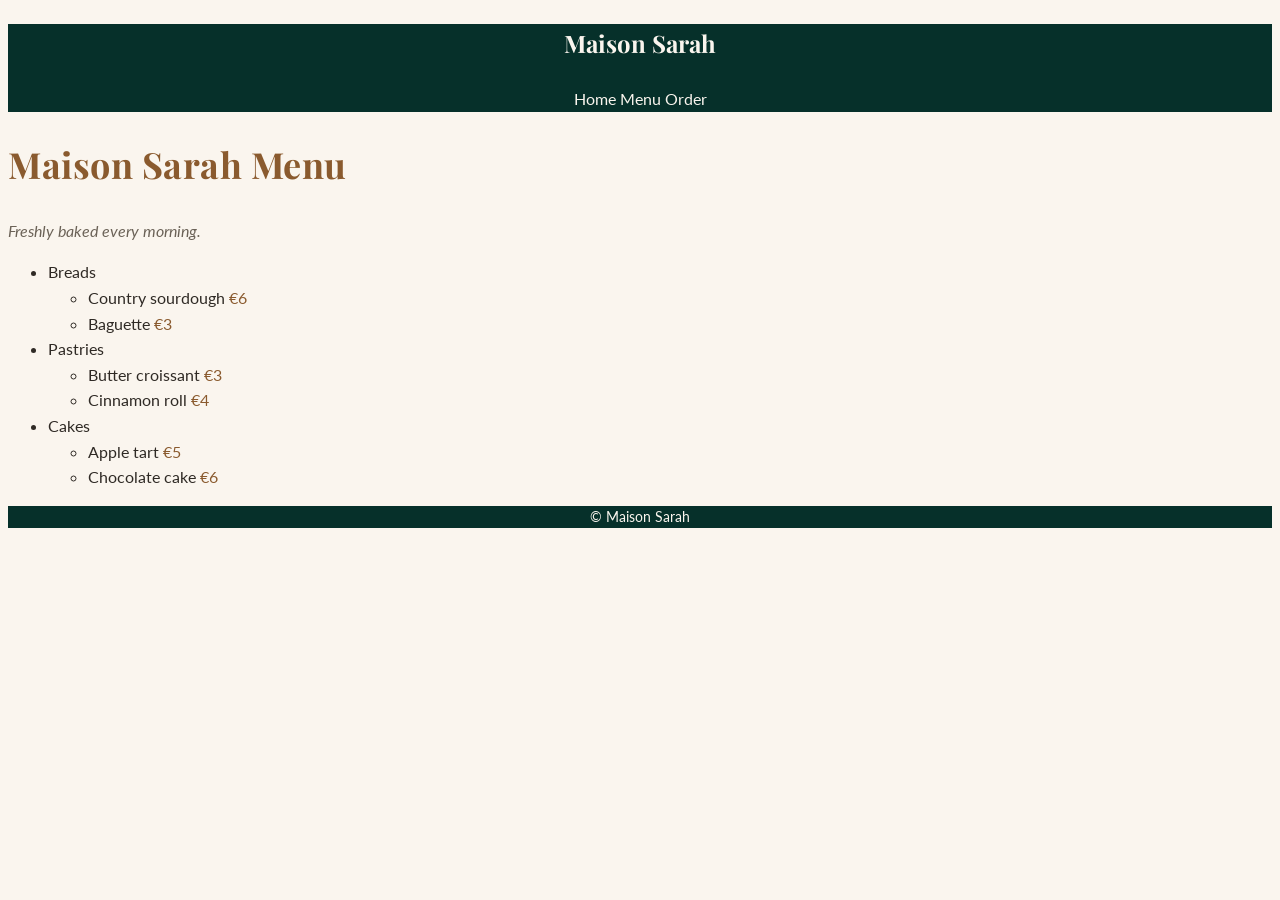
==== menu.html @ f799fc6a "Add type system with Playfair Display and Lato on a rem scale" ====
<!doctype html>
<html lang="en">
  <head>
    <meta charset="UTF-8" />
    <meta name="viewport" content="width=device-width, initial-scale=1.0" />
    <link rel="preconnect" href="https://fonts.googleapis.com" />
    <link rel="preconnect" href="https://fonts.gstatic.com" crossorigin />
    <link
      href="https://fonts.googleapis.com/css2?family=Lato:wght@400;700&family=Playfair+Display:wght@600;700&display=swap"
      rel="stylesheet"
    />
    <link rel="stylesheet" href="styles.css" />
    <title>Menu | Maison Sarah</title>
  </head>
  <body>
    <header>
      <p class="brand">Maison Sarah</p>
      <nav>
        <a href="index.html">Home</a>
        <a href="menu.html">Menu</a>
        <a href="order.html">Order</a>
      </nav>
    </header>
    <main>
      <h1>Maison Sarah Menu</h1>
      <p class="tagline">Freshly baked every morning.</p>
      <ul>
        <li>
          Breads
          <ul>
            <li>Country sourdough <span class="price">€6</span></li>
            <li>Baguette <span class="price">€3</span></li>
          </ul>
        </li>
        <li>
          Pastries
          <ul>
            <li>Butter croissant <span class="price">€3</span></li>
            <li>Cinnamon roll <span class="price">€4</span></li>
          </ul>
        </li>
        <li>
          Cakes
          <ul>
            <li>Apple tart <span class="price">€5</span></li>
            <li>Chocolate cake <span class="price">€6</span></li>
          </ul>
        </li>
      </ul>
    </main>
    <footer>
      <p>&copy; Maison Sarah</p>
    </footer>
  </body>
</html>
---- styles.css ----
html {
  font-size: 62.5%;
}

body {
  font-family: "Lato", sans-serif;
  font-size: 1.6rem;
  line-height: 1.6;
  background-color: #faf5ee;
  color: #2f2a25;
}

header,
footer {
  background-color: #06302a;
  color: #faf5ee;
  text-align: center;
}

h1,
h2 {
  color: #8a5a2e;
  font-family: "Playfair Display", serif;
}

h1 {
  font-size: 3.6rem;
  letter-spacing: 0.05rem;
}

h2 {
  font-size: 2.4rem;
}

.brand {
  color: #faf5ee;
  font-family: "Playfair Display", serif;
  font-size: 2.4rem;
  font-weight: 700;
}

.tagline {
  color: #6b6257;
  font-style: italic;
}

.price {
  color: #8a5a2e;
}

nav a {
  color: #faf5ee;
  text-decoration: none;
}

footer p {
  font-size: 1.4rem;
}
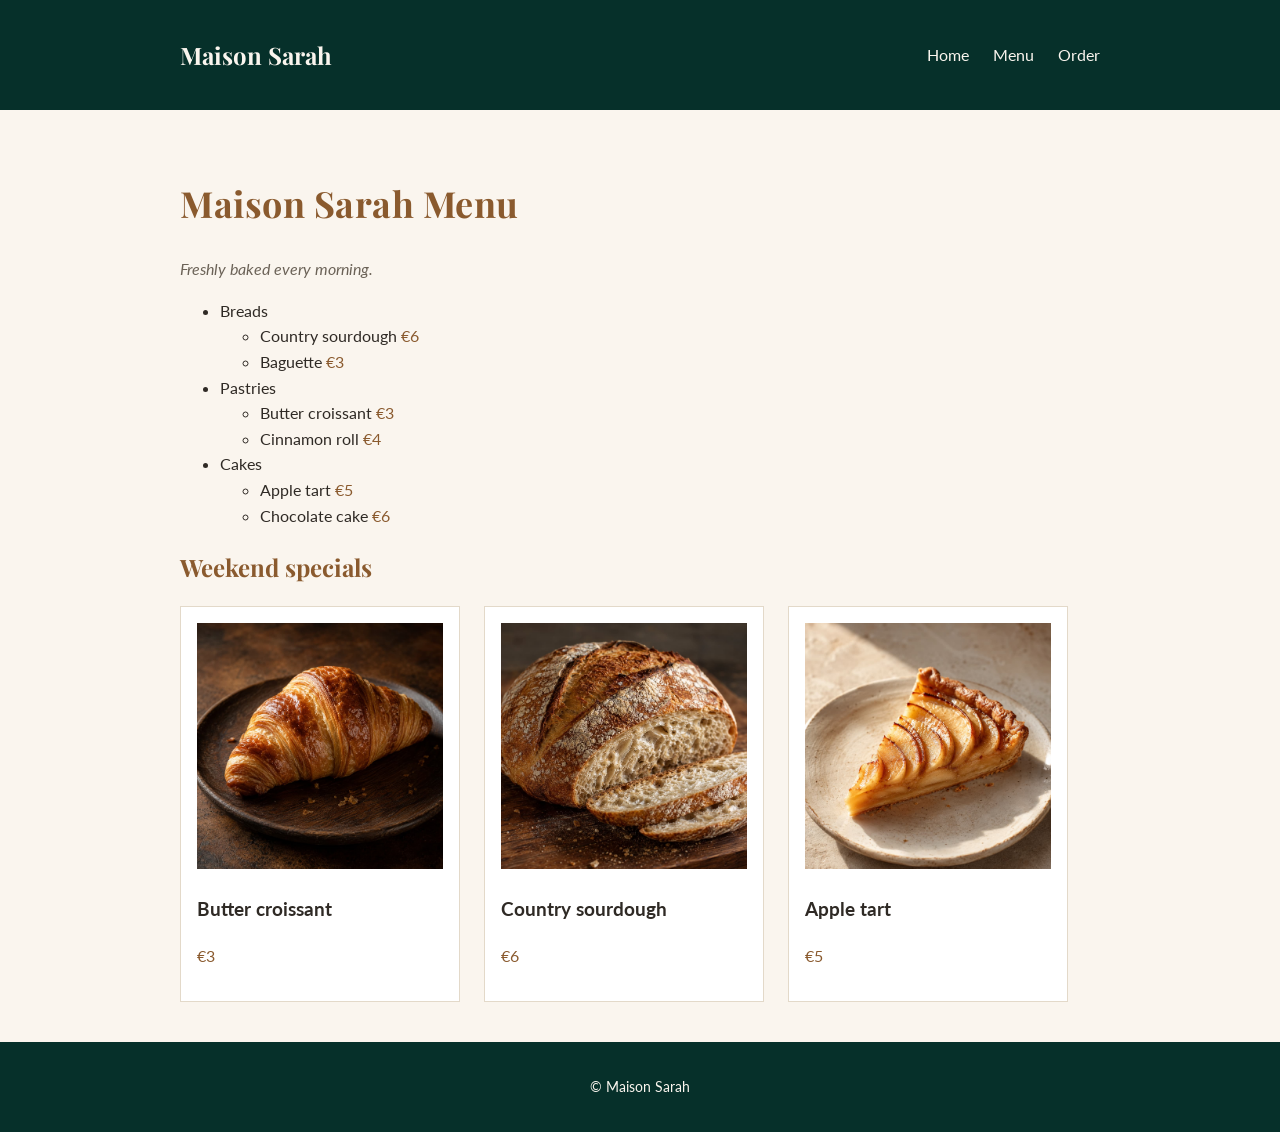
==== commit 3f8120dc: "Add container, flexbox nav, and weekend specials card row" ====
--- a/menu.html
+++ b/menu.html
@@ -14,39 +14,74 @@
   </head>
   <body>
     <header>
-      <p class="brand">Maison Sarah</p>
-      <nav>
-        <a href="index.html">Home</a>
-        <a href="menu.html">Menu</a>
-        <a href="order.html">Order</a>
-      </nav>
+      <div class="container header-bar">
+        <p class="brand">Maison Sarah</p>
+        <nav>
+          <a href="index.html">Home</a>
+          <a href="menu.html">Menu</a>
+          <a href="order.html">Order</a>
+        </nav>
+      </div>
     </header>
     <main>
-      <h1>Maison Sarah Menu</h1>
-      <p class="tagline">Freshly baked every morning.</p>
-      <ul>
-        <li>
-          Breads
-          <ul>
-            <li>Country sourdough <span class="price">€6</span></li>
-            <li>Baguette <span class="price">€3</span></li>
-          </ul>
-        </li>
-        <li>
-          Pastries
-          <ul>
-            <li>Butter croissant <span class="price">€3</span></li>
-            <li>Cinnamon roll <span class="price">€4</span></li>
-          </ul>
-        </li>
-        <li>
-          Cakes
-          <ul>
-            <li>Apple tart <span class="price">€5</span></li>
-            <li>Chocolate cake <span class="price">€6</span></li>
-          </ul>
-        </li>
-      </ul>
+      <div class="container">
+        <h1>Maison Sarah Menu</h1>
+        <p class="tagline">Freshly baked every morning.</p>
+        <ul>
+          <li>
+            Breads
+            <ul>
+              <li>Country sourdough <span class="price">€6</span></li>
+              <li>Baguette <span class="price">€3</span></li>
+            </ul>
+          </li>
+          <li>
+            Pastries
+            <ul>
+              <li>Butter croissant <span class="price">€3</span></li>
+              <li>Cinnamon roll <span class="price">€4</span></li>
+            </ul>
+          </li>
+          <li>
+            Cakes
+            <ul>
+              <li>Apple tart <span class="price">€5</span></li>
+              <li>Chocolate cake <span class="price">€6</span></li>
+            </ul>
+          </li>
+        </ul>
+        <section>
+          <h2>Weekend specials</h2>
+          <div class="card-row">
+            <article class="card">
+              <img
+                src="images/croissant.jpg"
+                alt="A golden butter croissant from Maison Sarah on a wooden plate."
+              />
+              <h3>Butter croissant</h3>
+              <p class="price">€3</p>
+            </article>
+
+            <article class="card">
+              <img
+                src="images/sourdough.jpg"
+                alt="A sliced country sourdough loaf from Maison Sarah on a wooden board."
+              />
+              <h3>Country sourdough</h3>
+              <p class="price">€6</p>
+            </article>
+
+            <article class="card">
+              <img
+                src="images/apple-tart.jpg"
+                alt="A slice of apple tart from Maison Sarah with a golden pastry crust."
+              />
+              <h3>Apple tart</h3>
+              <p class="price">€5</p>
+            </article>
+          </div>
+        </section>
+      </div>
     </main>
     <footer>
       <p>&copy; Maison Sarah</p>
--- a/styles.css
+++ b/styles.css
@@ -1,3 +1,7 @@
+* {
+  box-sizing: border-box;
+}
+
 html {
   font-size: 62.5%;
 }
@@ -8,6 +12,7 @@
   line-height: 1.6;
   background-color: #faf5ee;
   color: #2f2a25;
+  margin: 0;
 }
 
 header,
@@ -56,3 +61,50 @@
 footer p {
   font-size: 1.4rem;
 }
+
+.container {
+  max-width: 96rem;
+  margin: 0 auto;
+  padding: 0 2rem;
+}
+
+.header-bar {
+  display: flex;
+  justify-content: space-between;
+  align-items: center;
+  padding: 1.2rem 2rem;
+}
+
+nav {
+  display: flex;
+  gap: 2.4rem;
+}
+
+main {
+  padding: 4rem 0;
+}
+
+footer {
+  padding: 2rem 0;
+}
+
+main img {
+  max-width: 100%;
+}
+
+.card-row {
+  display: flex;
+  flex-wrap: wrap;
+  gap: 2.4rem;
+}
+
+.card {
+  background-color: #ffffff;
+  border: 1px solid #e3d9c9;
+  padding: 1.6rem;
+  max-width: 28rem;
+}
+
+.card img {
+  width: 100%;
+}
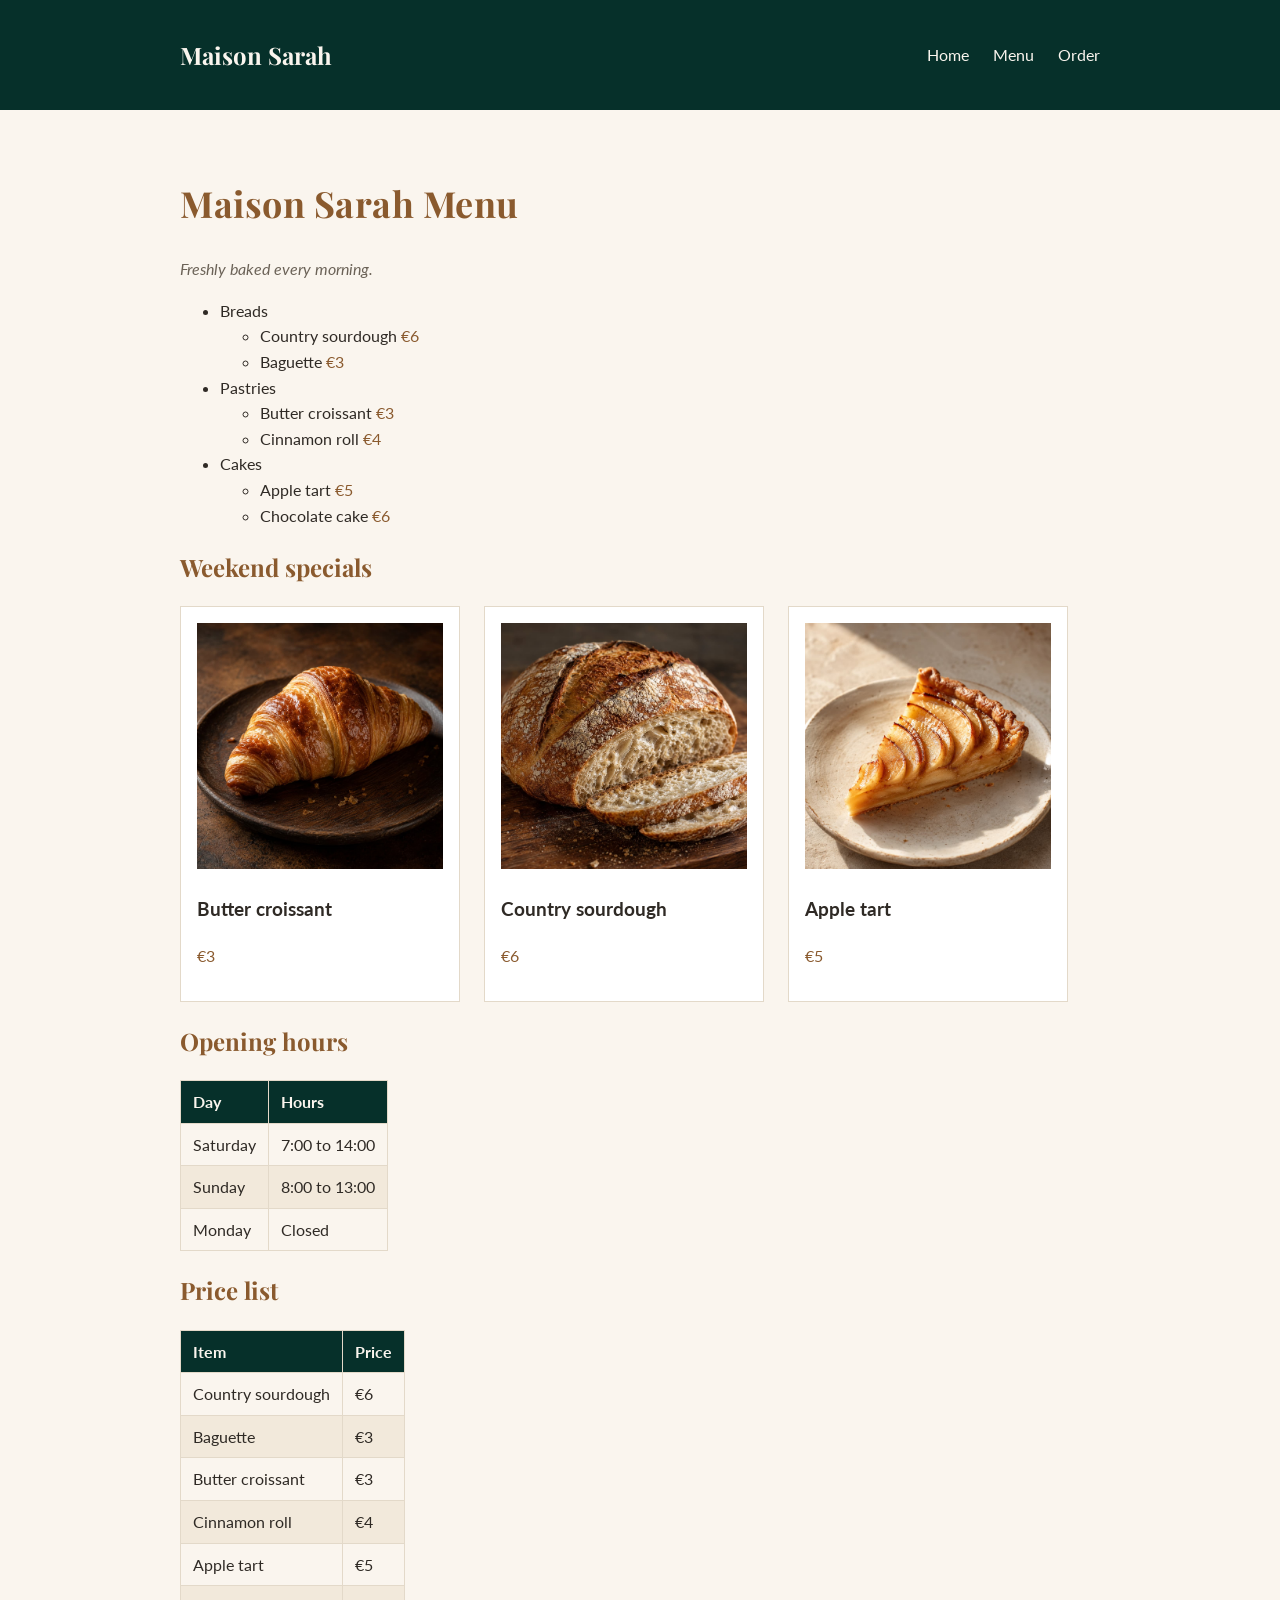
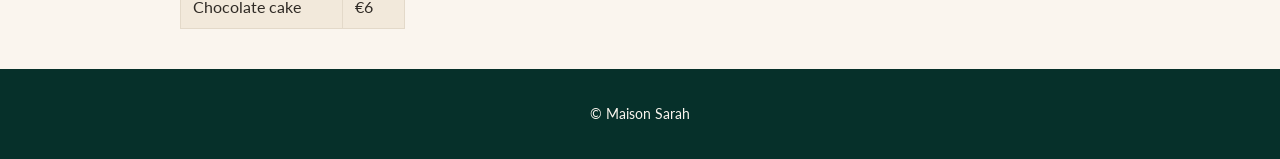
==== commit f198376d: "Add hours and price tables and the weekend pre-order form" ====
--- a/menu.html
+++ b/menu.html
@@ -81,6 +81,68 @@
             </article>
           </div>
         </section>
+        <section>
+          <h2>Opening hours</h2>
+          <table>
+            <thead>
+              <tr>
+                <th>Day</th>
+                <th>Hours</th>
+              </tr>
+            </thead>
+            <tbody>
+              <tr>
+                <td>Saturday</td>
+                <td>7:00 to 14:00</td>
+              </tr>
+              <tr>
+                <td>Sunday</td>
+                <td>8:00 to 13:00</td>
+              </tr>
+              <tr>
+                <td>Monday</td>
+                <td>Closed</td>
+              </tr>
+            </tbody>
+          </table>
+        </section>
+        <section>
+          <h2>Price list</h2>
+          <table>
+            <thead>
+              <tr>
+                <th>Item</th>
+                <th>Price</th>
+              </tr>
+            </thead>
+            <tbody>
+              <tr>
+                <td>Country sourdough</td>
+                <td>€6</td>
+              </tr>
+              <tr>
+                <td>Baguette</td>
+                <td>€3</td>
+              </tr>
+              <tr>
+                <td>Butter croissant</td>
+                <td>€3</td>
+              </tr>
+              <tr>
+                <td>Cinnamon roll</td>
+                <td>€4</td>
+              </tr>
+              <tr>
+                <td>Apple tart</td>
+                <td>€5</td>
+              </tr>
+              <tr>
+                <td>Chocolate cake</td>
+                <td>€6</td>
+              </tr>
+            </tbody>
+          </table>
+        </section>
       </div>
     </main>
     <footer>
--- a/styles.css
+++ b/styles.css
@@ -108,3 +108,67 @@
 .card img {
   width: 100%;
 }
+
+table {
+  border-collapse: collapse;
+}
+
+th,
+td {
+  border: 1px solid #e3d9c9;
+  padding: 0.8rem 1.2rem;
+  text-align: left;
+}
+
+th {
+  background-color: #06302a;
+  color: #faf5ee;
+}
+
+tbody tr:nth-child(even) {
+  background-color: #f2e9db;
+}
+
+.field {
+  font-family: "Lato", sans-serif;
+  font-size: 1.6rem;
+  padding: 0.8rem;
+  border: 1px solid #c9bda9;
+  width: 100%;
+  max-width: 40rem;
+}
+
+.field:focus {
+  outline: 3px solid #e9b872;
+}
+
+.field:required {
+  border-left: 3px solid #8a5a2e;
+}
+
+input {
+  accent-color: #8a5a2e;
+}
+
+label {
+  display: block;
+  font-weight: 700;
+  margin-bottom: 0.4rem;
+}
+
+.choice label {
+  display: inline;
+  font-weight: 400;
+}
+
+button[type="submit"] {
+  display: block;
+  margin-top: 1.6rem;
+  font-family: "Lato", sans-serif;
+  font-size: 1.6rem;
+  font-weight: 700;
+  background-color: #06302a;
+  color: #faf5ee;
+  border: 1px solid #06302a;
+  padding: 0.8rem 1.6rem;
+}
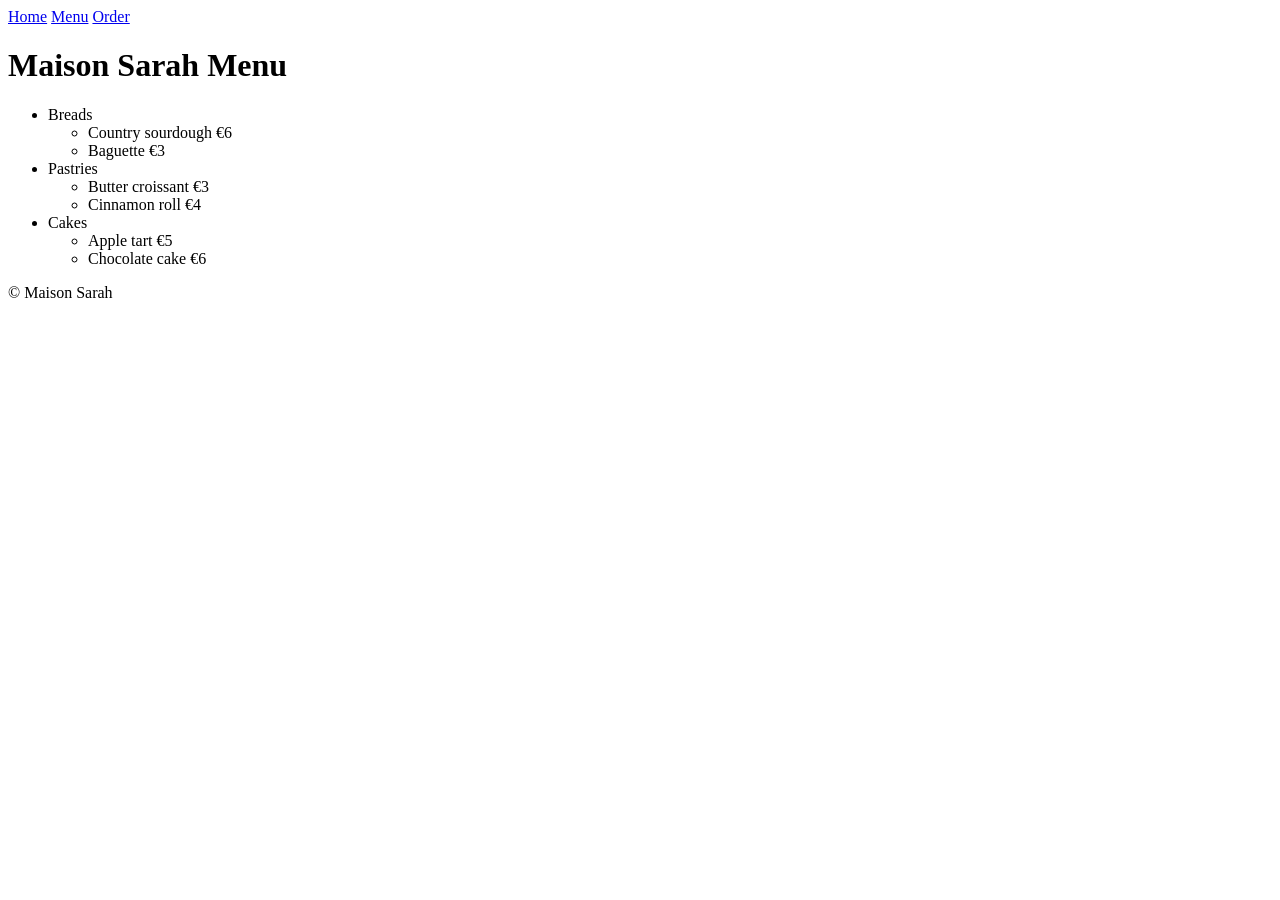
==== commit 292802da: "Merge pull request #2 from kvmmn/exercise-03-page-structure Add three-page structure with shared nav" ====
--- a/menu.html
+++ b/menu.html
@@ -3,147 +3,41 @@
   <head>
     <meta charset="UTF-8" />
     <meta name="viewport" content="width=device-width, initial-scale=1.0" />
-    <link rel="preconnect" href="https://fonts.googleapis.com" />
-    <link rel="preconnect" href="https://fonts.gstatic.com" crossorigin />
-    <link
-      href="https://fonts.googleapis.com/css2?family=Lato:wght@400;700&family=Playfair+Display:wght@600;700&display=swap"
-      rel="stylesheet"
-    />
-    <link rel="stylesheet" href="styles.css" />
     <title>Menu | Maison Sarah</title>
   </head>
   <body>
     <header>
-      <div class="container header-bar">
-        <p class="brand">Maison Sarah</p>
-        <nav>
-          <a href="index.html">Home</a>
-          <a href="menu.html">Menu</a>
-          <a href="order.html">Order</a>
-        </nav>
-      </div>
+      <nav>
+        <a href="index.html">Home</a>
+        <a href="menu.html">Menu</a>
+        <a href="order.html">Order</a>
+      </nav>
     </header>
     <main>
-      <div class="container">
-        <h1>Maison Sarah Menu</h1>
-        <p class="tagline">Freshly baked every morning.</p>
-        <ul>
-          <li>
-            Breads
-            <ul>
-              <li>Country sourdough <span class="price">€6</span></li>
-              <li>Baguette <span class="price">€3</span></li>
-            </ul>
-          </li>
-          <li>
-            Pastries
-            <ul>
-              <li>Butter croissant <span class="price">€3</span></li>
-              <li>Cinnamon roll <span class="price">€4</span></li>
-            </ul>
-          </li>
-          <li>
-            Cakes
-            <ul>
-              <li>Apple tart <span class="price">€5</span></li>
-              <li>Chocolate cake <span class="price">€6</span></li>
-            </ul>
-          </li>
-        </ul>
-        <section>
-          <h2>Weekend specials</h2>
-          <div class="card-row">
-            <article class="card">
-              <img
-                src="images/croissant.jpg"
-                alt="A golden butter croissant from Maison Sarah on a wooden plate."
-              />
-              <h3>Butter croissant</h3>
-              <p class="price">€3</p>
-            </article>
-
-            <article class="card">
-              <img
-                src="images/sourdough.jpg"
-                alt="A sliced country sourdough loaf from Maison Sarah on a wooden board."
-              />
-              <h3>Country sourdough</h3>
-              <p class="price">€6</p>
-            </article>
-
-            <article class="card">
-              <img
-                src="images/apple-tart.jpg"
-                alt="A slice of apple tart from Maison Sarah with a golden pastry crust."
-              />
-              <h3>Apple tart</h3>
-              <p class="price">€5</p>
-            </article>
-          </div>
-        </section>
-        <section>
-          <h2>Opening hours</h2>
-          <table>
-            <thead>
-              <tr>
-                <th>Day</th>
-                <th>Hours</th>
-              </tr>
-            </thead>
-            <tbody>
-              <tr>
-                <td>Saturday</td>
-                <td>7:00 to 14:00</td>
-              </tr>
-              <tr>
-                <td>Sunday</td>
-                <td>8:00 to 13:00</td>
-              </tr>
-              <tr>
-                <td>Monday</td>
-                <td>Closed</td>
-              </tr>
-            </tbody>
-          </table>
-        </section>
-        <section>
-          <h2>Price list</h2>
-          <table>
-            <thead>
-              <tr>
-                <th>Item</th>
-                <th>Price</th>
-              </tr>
-            </thead>
-            <tbody>
-              <tr>
-                <td>Country sourdough</td>
-                <td>€6</td>
-              </tr>
-              <tr>
-                <td>Baguette</td>
-                <td>€3</td>
-              </tr>
-              <tr>
-                <td>Butter croissant</td>
-                <td>€3</td>
-              </tr>
-              <tr>
-                <td>Cinnamon roll</td>
-                <td>€4</td>
-              </tr>
-              <tr>
-                <td>Apple tart</td>
-                <td>€5</td>
-              </tr>
-              <tr>
-                <td>Chocolate cake</td>
-                <td>€6</td>
-              </tr>
-            </tbody>
-          </table>
-        </section>
-      </div>
+      <h1>Maison Sarah Menu</h1>
+      <ul>
+        <li>
+          Breads
+          <ul>
+            <li>Country sourdough <span>€6</span></li>
+            <li>Baguette <span>€3</span></li>
+          </ul>
+        </li>
+        <li>
+          Pastries
+          <ul>
+            <li>Butter croissant <span>€3</span></li>
+            <li>Cinnamon roll <span>€4</span></li>
+          </ul>
+        </li>
+        <li>
+          Cakes
+          <ul>
+            <li>Apple tart <span>€5</span></li>
+            <li>Chocolate cake <span>€6</span></li>
+          </ul>
+        </li>
+      </ul>
     </main>
     <footer>
       <p>&copy; Maison Sarah</p>
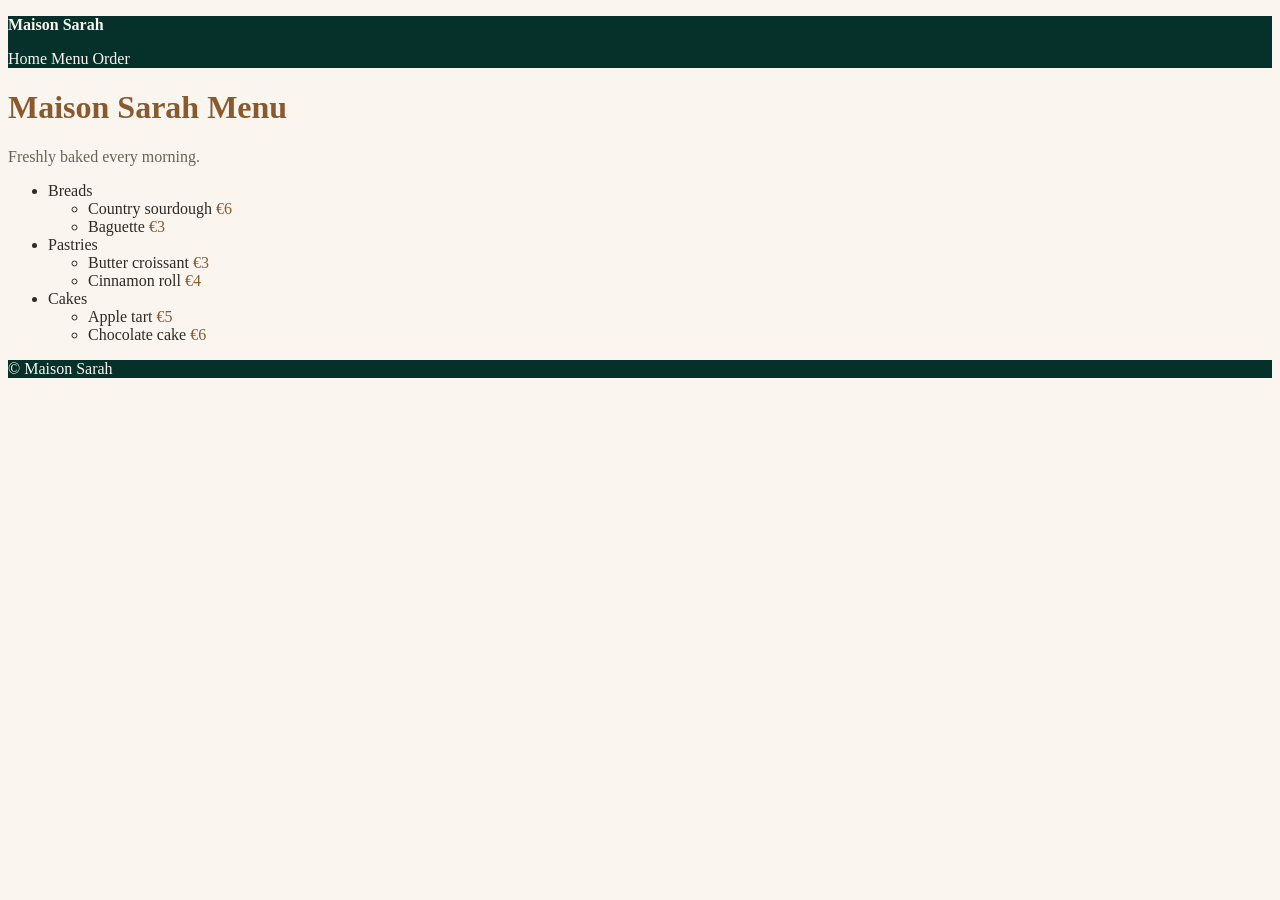
==== commit 8c299a95: "Merge pull request #3 from kvmmn/exercise-04-base-styles Add base stylesheet with palette and nav st" ====
--- a/menu.html
+++ b/menu.html
@@ -3,10 +3,12 @@
   <head>
     <meta charset="UTF-8" />
     <meta name="viewport" content="width=device-width, initial-scale=1.0" />
+    <link rel="stylesheet" href="styles.css" />
     <title>Menu | Maison Sarah</title>
   </head>
   <body>
     <header>
+      <p class="brand">Maison Sarah</p>
       <nav>
         <a href="index.html">Home</a>
         <a href="menu.html">Menu</a>
@@ -15,26 +17,27 @@
     </header>
     <main>
       <h1>Maison Sarah Menu</h1>
+      <p class="tagline">Freshly baked every morning.</p>
       <ul>
         <li>
           Breads
           <ul>
-            <li>Country sourdough <span>€6</span></li>
-            <li>Baguette <span>€3</span></li>
+            <li>Country sourdough <span class="price">€6</span></li>
+            <li>Baguette <span class="price">€3</span></li>
           </ul>
         </li>
         <li>
           Pastries
           <ul>
-            <li>Butter croissant <span>€3</span></li>
-            <li>Cinnamon roll <span>€4</span></li>
+            <li>Butter croissant <span class="price">€3</span></li>
+            <li>Cinnamon roll <span class="price">€4</span></li>
           </ul>
         </li>
         <li>
           Cakes
           <ul>
-            <li>Apple tart <span>€5</span></li>
-            <li>Chocolate cake <span>€6</span></li>
+            <li>Apple tart <span class="price">€5</span></li>
+            <li>Chocolate cake <span class="price">€6</span></li>
           </ul>
         </li>
       </ul>
--- a/styles.css
+++ b/styles.css
@@ -0,0 +1,33 @@
+body {
+  background-color: #faf5ee;
+  color: #2f2a25;
+}
+
+header,
+footer {
+  background-color: #06302a;
+  color: #faf5ee;
+}
+
+h1,
+h2 {
+  color: #8a5a2e;
+}
+
+.brand {
+  color: #faf5ee;
+  font-weight: bold;
+}
+
+.tagline {
+  color: #6b6257;
+}
+
+.price {
+  color: #8a5a2e;
+}
+
+nav a {
+  color: #faf5ee;
+  text-decoration: none;
+}
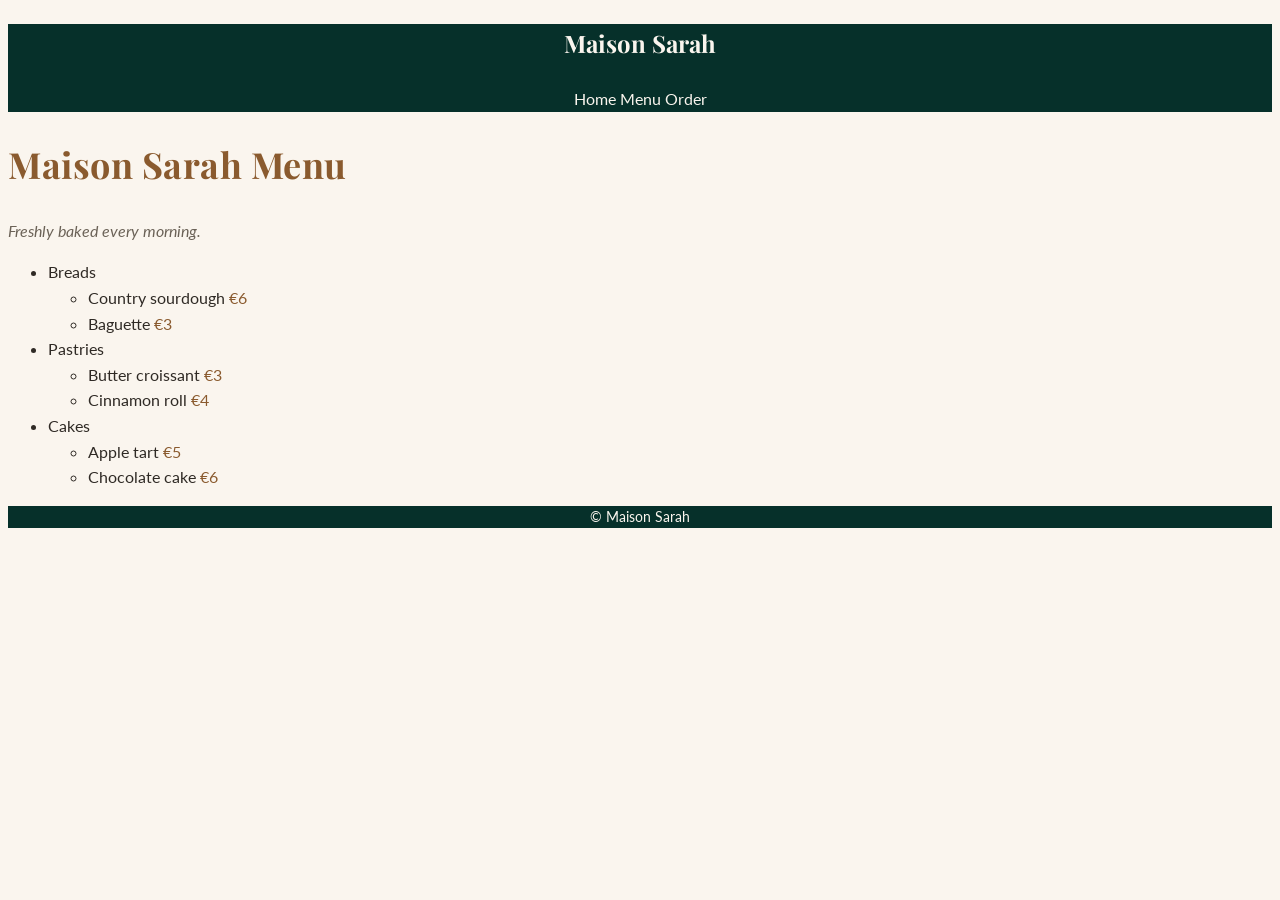
==== commit 3fd8ed4e: "Merge pull request #4 from kvmmn/exercise-05-typography Add type system with Playfair Display and La" ====
--- a/menu.html
+++ b/menu.html
@@ -3,6 +3,12 @@
   <head>
     <meta charset="UTF-8" />
     <meta name="viewport" content="width=device-width, initial-scale=1.0" />
+    <link rel="preconnect" href="https://fonts.googleapis.com" />
+    <link rel="preconnect" href="https://fonts.gstatic.com" crossorigin />
+    <link
+      href="https://fonts.googleapis.com/css2?family=Lato:wght@400;700&family=Playfair+Display:wght@600;700&display=swap"
+      rel="stylesheet"
+    />
     <link rel="stylesheet" href="styles.css" />
     <title>Menu | Maison Sarah</title>
   </head>
--- a/styles.css
+++ b/styles.css
@@ -1,4 +1,11 @@
+html {
+  font-size: 62.5%;
+}
+
 body {
+  font-family: "Lato", sans-serif;
+  font-size: 1.6rem;
+  line-height: 1.6;
   background-color: #faf5ee;
   color: #2f2a25;
 }
@@ -7,20 +14,34 @@
 footer {
   background-color: #06302a;
   color: #faf5ee;
+  text-align: center;
 }
 
 h1,
 h2 {
   color: #8a5a2e;
+  font-family: "Playfair Display", serif;
+}
+
+h1 {
+  font-size: 3.6rem;
+  letter-spacing: 0.05rem;
+}
+
+h2 {
+  font-size: 2.4rem;
 }
 
 .brand {
   color: #faf5ee;
-  font-weight: bold;
+  font-family: "Playfair Display", serif;
+  font-size: 2.4rem;
+  font-weight: 700;
 }
 
 .tagline {
   color: #6b6257;
+  font-style: italic;
 }
 
 .price {
@@ -31,3 +52,7 @@
   color: #faf5ee;
   text-decoration: none;
 }
+
+footer p {
+  font-size: 1.4rem;
+}
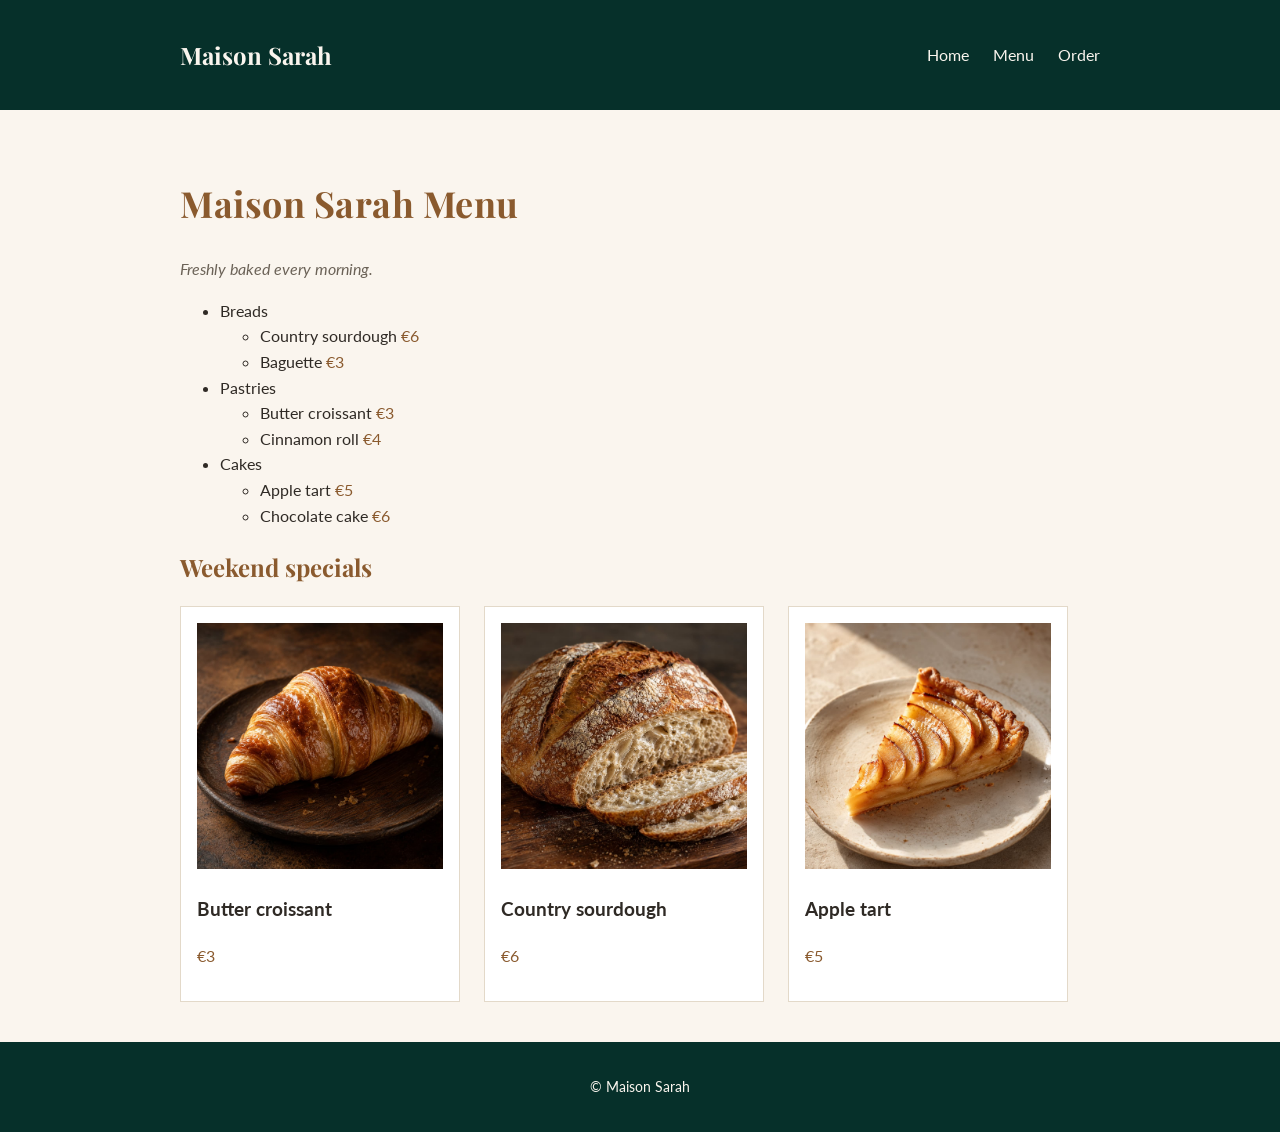
==== commit fd78986a: "Merge pull request #5 from kvmmn/exercise-06-layout Add container, flexbox nav, and weekend specials" ====
--- a/menu.html
+++ b/menu.html
@@ -14,39 +14,74 @@
   </head>
   <body>
     <header>
-      <p class="brand">Maison Sarah</p>
-      <nav>
-        <a href="index.html">Home</a>
-        <a href="menu.html">Menu</a>
-        <a href="order.html">Order</a>
-      </nav>
+      <div class="container header-bar">
+        <p class="brand">Maison Sarah</p>
+        <nav>
+          <a href="index.html">Home</a>
+          <a href="menu.html">Menu</a>
+          <a href="order.html">Order</a>
+        </nav>
+      </div>
     </header>
     <main>
-      <h1>Maison Sarah Menu</h1>
-      <p class="tagline">Freshly baked every morning.</p>
-      <ul>
-        <li>
-          Breads
-          <ul>
-            <li>Country sourdough <span class="price">€6</span></li>
-            <li>Baguette <span class="price">€3</span></li>
-          </ul>
-        </li>
-        <li>
-          Pastries
-          <ul>
-            <li>Butter croissant <span class="price">€3</span></li>
-            <li>Cinnamon roll <span class="price">€4</span></li>
-          </ul>
-        </li>
-        <li>
-          Cakes
-          <ul>
-            <li>Apple tart <span class="price">€5</span></li>
-            <li>Chocolate cake <span class="price">€6</span></li>
-          </ul>
-        </li>
-      </ul>
+      <div class="container">
+        <h1>Maison Sarah Menu</h1>
+        <p class="tagline">Freshly baked every morning.</p>
+        <ul>
+          <li>
+            Breads
+            <ul>
+              <li>Country sourdough <span class="price">€6</span></li>
+              <li>Baguette <span class="price">€3</span></li>
+            </ul>
+          </li>
+          <li>
+            Pastries
+            <ul>
+              <li>Butter croissant <span class="price">€3</span></li>
+              <li>Cinnamon roll <span class="price">€4</span></li>
+            </ul>
+          </li>
+          <li>
+            Cakes
+            <ul>
+              <li>Apple tart <span class="price">€5</span></li>
+              <li>Chocolate cake <span class="price">€6</span></li>
+            </ul>
+          </li>
+        </ul>
+        <section>
+          <h2>Weekend specials</h2>
+          <div class="card-row">
+            <article class="card">
+              <img
+                src="images/croissant.jpg"
+                alt="A golden butter croissant from Maison Sarah on a wooden plate."
+              />
+              <h3>Butter croissant</h3>
+              <p class="price">€3</p>
+            </article>
+
+            <article class="card">
+              <img
+                src="images/sourdough.jpg"
+                alt="A sliced country sourdough loaf from Maison Sarah on a wooden board."
+              />
+              <h3>Country sourdough</h3>
+              <p class="price">€6</p>
+            </article>
+
+            <article class="card">
+              <img
+                src="images/apple-tart.jpg"
+                alt="A slice of apple tart from Maison Sarah with a golden pastry crust."
+              />
+              <h3>Apple tart</h3>
+              <p class="price">€5</p>
+            </article>
+          </div>
+        </section>
+      </div>
     </main>
     <footer>
       <p>&copy; Maison Sarah</p>
--- a/styles.css
+++ b/styles.css
@@ -1,3 +1,7 @@
+* {
+  box-sizing: border-box;
+}
+
 html {
   font-size: 62.5%;
 }
@@ -8,6 +12,7 @@
   line-height: 1.6;
   background-color: #faf5ee;
   color: #2f2a25;
+  margin: 0;
 }
 
 header,
@@ -56,3 +61,50 @@
 footer p {
   font-size: 1.4rem;
 }
+
+.container {
+  max-width: 96rem;
+  margin: 0 auto;
+  padding: 0 2rem;
+}
+
+.header-bar {
+  display: flex;
+  justify-content: space-between;
+  align-items: center;
+  padding: 1.2rem 2rem;
+}
+
+nav {
+  display: flex;
+  gap: 2.4rem;
+}
+
+main {
+  padding: 4rem 0;
+}
+
+footer {
+  padding: 2rem 0;
+}
+
+main img {
+  max-width: 100%;
+}
+
+.card-row {
+  display: flex;
+  flex-wrap: wrap;
+  gap: 2.4rem;
+}
+
+.card {
+  background-color: #ffffff;
+  border: 1px solid #e3d9c9;
+  padding: 1.6rem;
+  max-width: 28rem;
+}
+
+.card img {
+  width: 100%;
+}
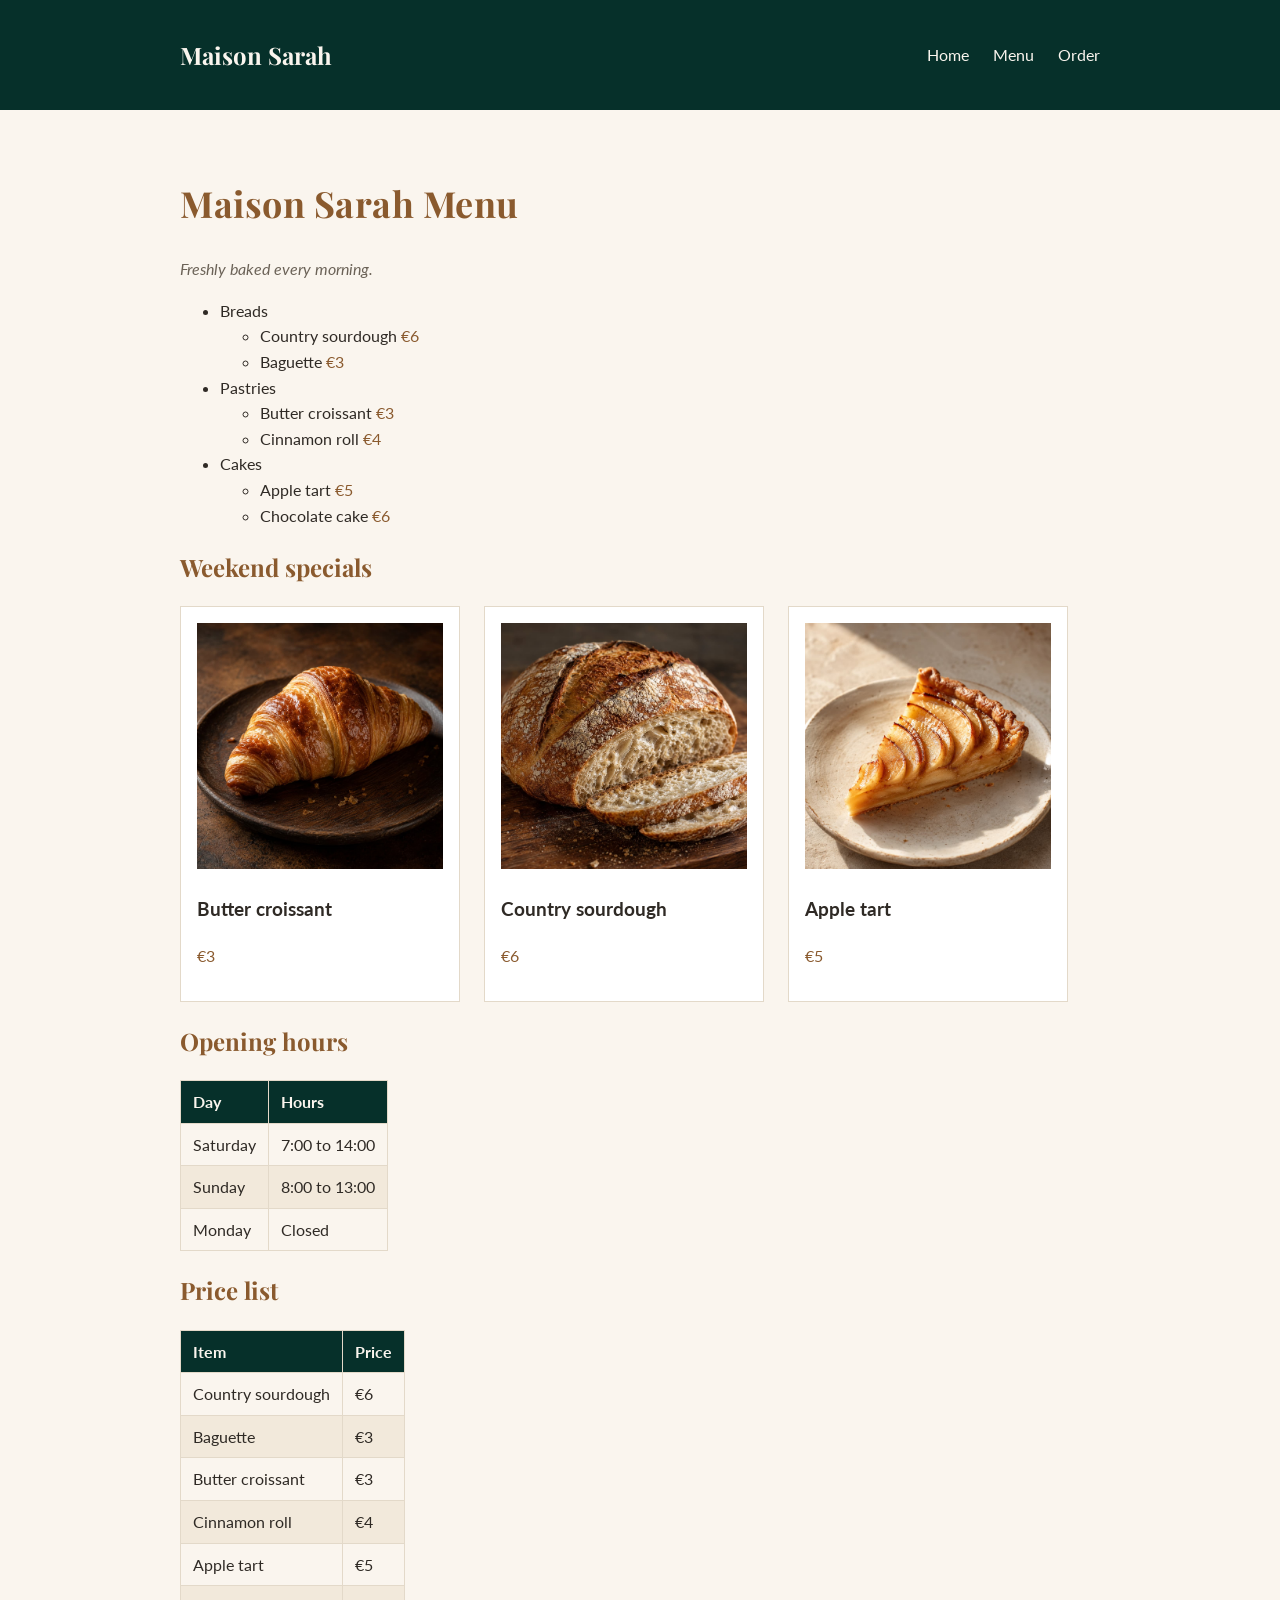
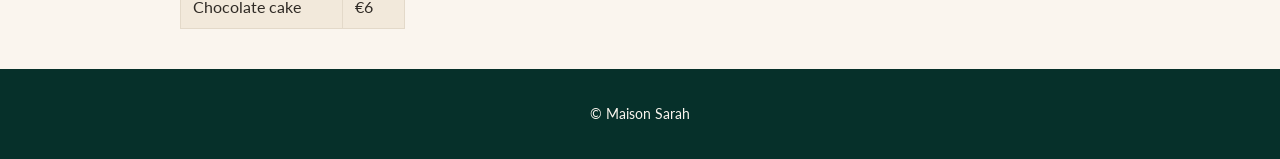
==== commit ecbaaf93: "Merge pull request #6 from kvmmn/exercise-07-tables-and-form Add hours and price tables and the week" ====
--- a/menu.html
+++ b/menu.html
@@ -81,6 +81,68 @@
             </article>
           </div>
         </section>
+        <section>
+          <h2>Opening hours</h2>
+          <table>
+            <thead>
+              <tr>
+                <th>Day</th>
+                <th>Hours</th>
+              </tr>
+            </thead>
+            <tbody>
+              <tr>
+                <td>Saturday</td>
+                <td>7:00 to 14:00</td>
+              </tr>
+              <tr>
+                <td>Sunday</td>
+                <td>8:00 to 13:00</td>
+              </tr>
+              <tr>
+                <td>Monday</td>
+                <td>Closed</td>
+              </tr>
+            </tbody>
+          </table>
+        </section>
+        <section>
+          <h2>Price list</h2>
+          <table>
+            <thead>
+              <tr>
+                <th>Item</th>
+                <th>Price</th>
+              </tr>
+            </thead>
+            <tbody>
+              <tr>
+                <td>Country sourdough</td>
+                <td>€6</td>
+              </tr>
+              <tr>
+                <td>Baguette</td>
+                <td>€3</td>
+              </tr>
+              <tr>
+                <td>Butter croissant</td>
+                <td>€3</td>
+              </tr>
+              <tr>
+                <td>Cinnamon roll</td>
+                <td>€4</td>
+              </tr>
+              <tr>
+                <td>Apple tart</td>
+                <td>€5</td>
+              </tr>
+              <tr>
+                <td>Chocolate cake</td>
+                <td>€6</td>
+              </tr>
+            </tbody>
+          </table>
+        </section>
       </div>
     </main>
     <footer>
--- a/styles.css
+++ b/styles.css
@@ -108,3 +108,67 @@
 .card img {
   width: 100%;
 }
+
+table {
+  border-collapse: collapse;
+}
+
+th,
+td {
+  border: 1px solid #e3d9c9;
+  padding: 0.8rem 1.2rem;
+  text-align: left;
+}
+
+th {
+  background-color: #06302a;
+  color: #faf5ee;
+}
+
+tbody tr:nth-child(even) {
+  background-color: #f2e9db;
+}
+
+.field {
+  font-family: "Lato", sans-serif;
+  font-size: 1.6rem;
+  padding: 0.8rem;
+  border: 1px solid #c9bda9;
+  width: 100%;
+  max-width: 40rem;
+}
+
+.field:focus {
+  outline: 3px solid #e9b872;
+}
+
+.field:required {
+  border-left: 3px solid #8a5a2e;
+}
+
+input {
+  accent-color: #8a5a2e;
+}
+
+label {
+  display: block;
+  font-weight: 700;
+  margin-bottom: 0.4rem;
+}
+
+.choice label {
+  display: inline;
+  font-weight: 400;
+}
+
+button[type="submit"] {
+  display: block;
+  margin-top: 1.6rem;
+  font-family: "Lato", sans-serif;
+  font-size: 1.6rem;
+  font-weight: 700;
+  background-color: #06302a;
+  color: #faf5ee;
+  border: 1px solid #06302a;
+  padding: 0.8rem 1.6rem;
+}
